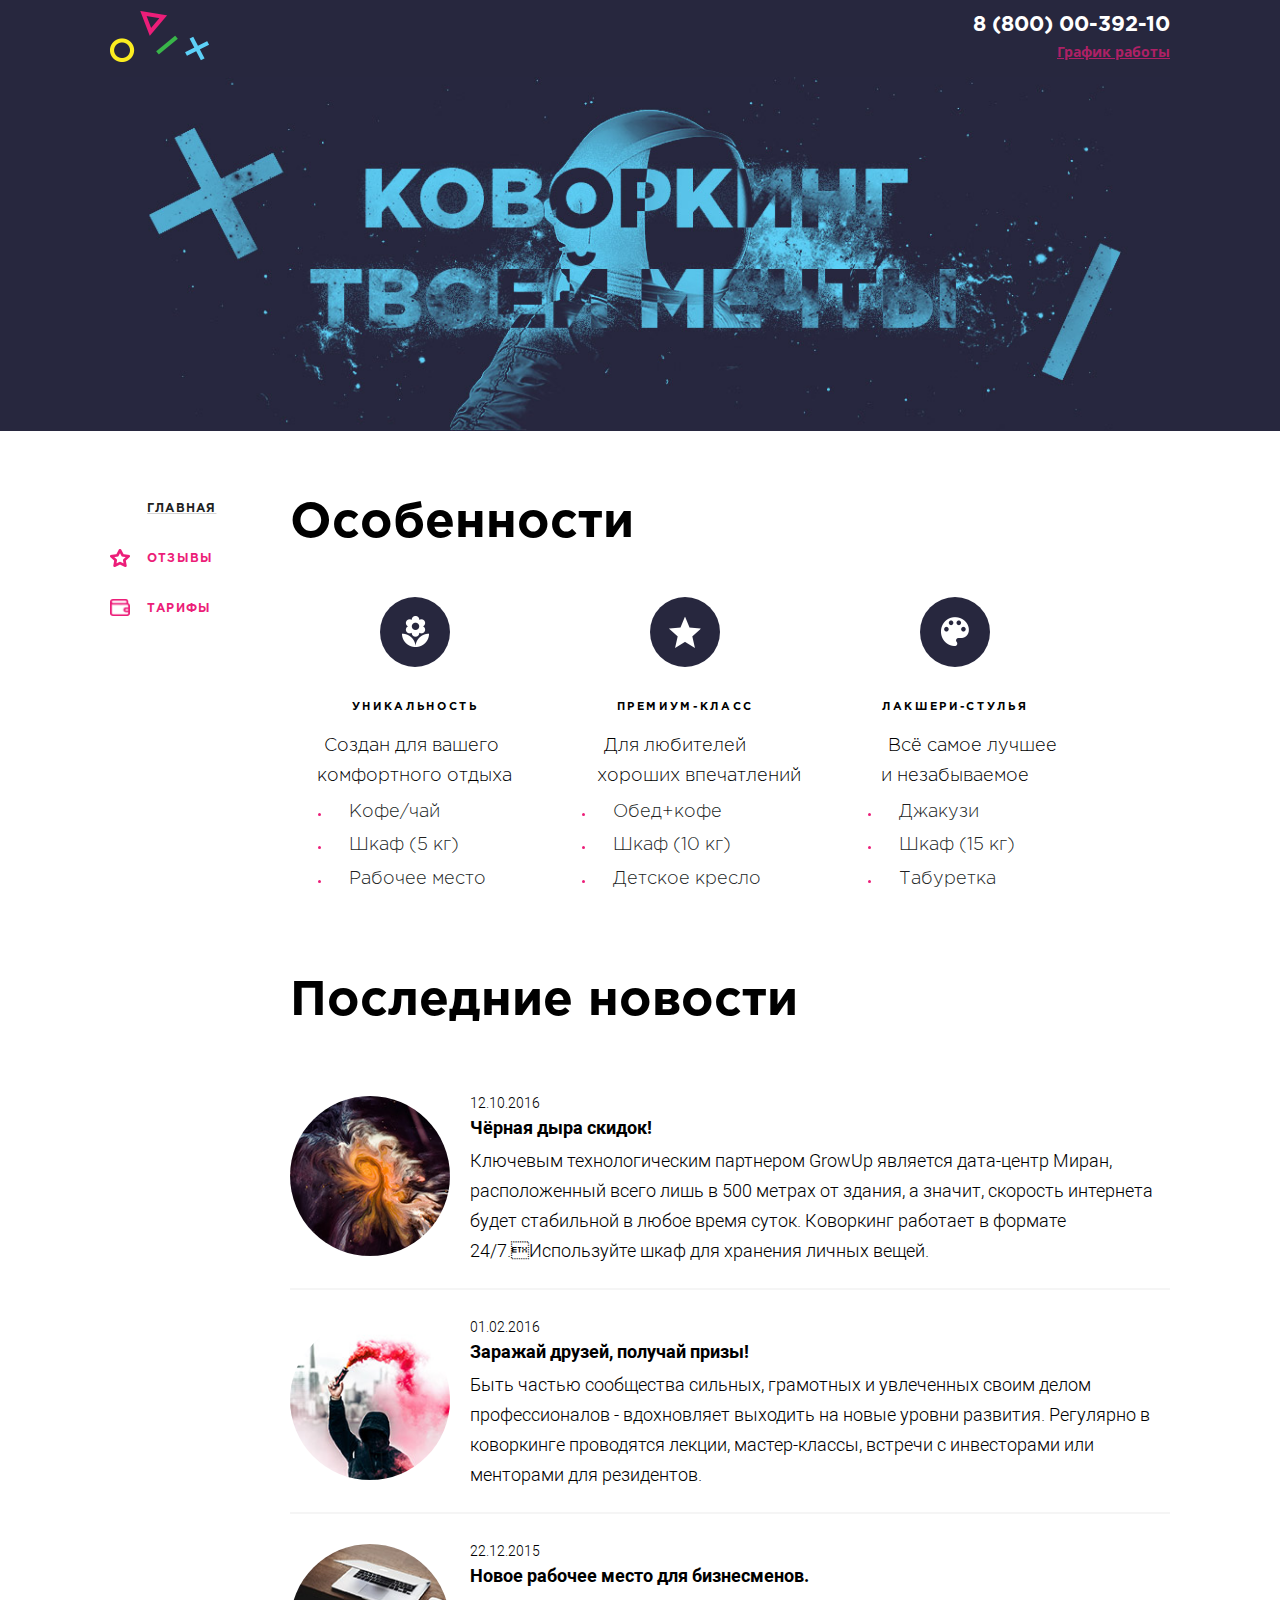
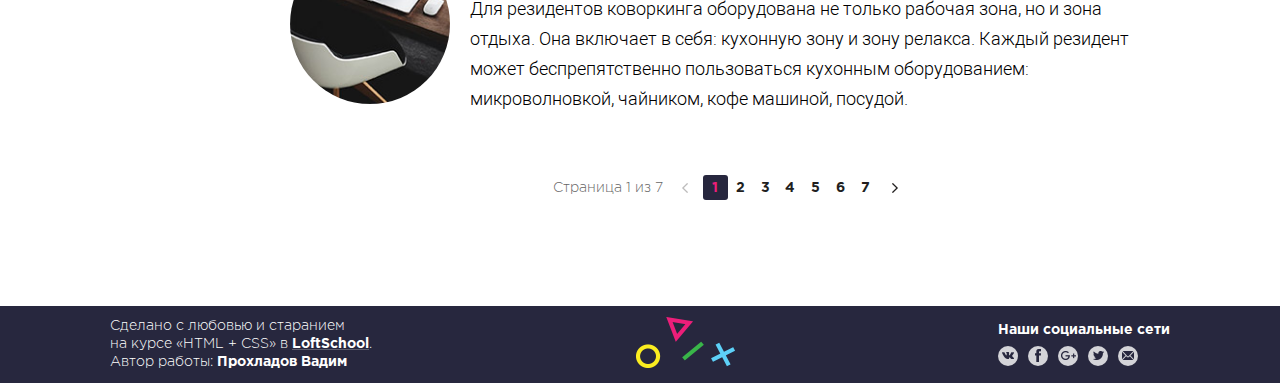
==== index.html @ 7e3eaddb "final work" ====
<!DOCTYPE html>
<html lang="ru">

<head>
    <meta charset="UTF-8">
    <meta name="viewport" content="width=device-width, initial-scale=1.0">
    <meta http-equiv="X-UA-Compatible" content="ie=edge">
    <title>Главная</title>
    <link rel="stylesheet" href="./css/main.css">
    <link rel="icon" type="image/png" href="./favicon.ico">
</head>

<body>
    <div class="wrapper">
        <div class="wrapper__content">
            <header class="header">
                <div class="container header__container">
                    <a href="index.html" class="logo">
                        <img src="./img/logo-fig.png" class="logo__img" alt="лого компании">
                    </a>
                    <address class="contacts">
                        <a href="tel:+780000039210" class="contacts__phone">8 (800) 00-392-10</a>
                        <a href="#" class="contacts__work">График работы</a>
                    </address>
                </div>
            </header>

            <div class="banner">
                <div class="container">
                    <img src="./img/banner.jpg" alt="коворкинг твоей мечты" class="banner__img">
                </div>
            </div>

            <div class="container containter--flex">
                <aside class="aside">
                    <nav class="menu">
                        <ul class="menu__list">
                            <li class="menu__item menu__item--active">
                                <a href="index.html" class="menu__link menu__link--main-icon">Главная
                                </a>
                            </li>
                            <li class="menu__item">
                                <a href="comments.html" class="menu__link menu__link--feed-icon">Отзывы
                                </a>
                            </li>
                            <li class="menu__item">
                                <a href="prices.html" class="menu__link menu__link--wallet-icon">Тарифы
                                </a>
                            </li>
                        </ul>
                    </nav>
                </aside>
                <main class="main">
                    <section class="section">
                        <h2 class="title title--features">Особенности</h2>

                        <ul class="features">
                            <li class="features__item">
                                <div class="features__img">
                                    <img src="./img/flower.png" alt="цветок">
                                </div>
                                <div class="features__title">Уникальность</div>
                                <h3 class="features__desc">Создан для вашего комфортного отдыха</h3>
                                <ul class="features__desc-list">
                                    <li class="features__desc-item">
                                        <span class="features__desc-item-text">Кофе/чай</span>
                                    </li>
                                    <li class="features__desc-item">
                                        <span class="features__desc-item-text">Шкаф (5 кг)</span>
                                    </li>
                                    <li class="features__desc-item">
                                        <span class="features__desc-item-text">Рабочее место</span>
                                    </li>
                                </ul>
                            </li>
                            <li class="features__item">
                                <div class="features__img">
                                    <img src="./img/mark-as-favorite-star.png" alt="звезда">
                                </div>

                                <div class="features__title">Премиум-класс</div>
                                <h3 class="features__desc">Для любителей<br>хороших впечатлений</h3>
                                <ul class="features__desc-list">
                                    <li class="features__desc-item">
                                        <span class="features__desc-item-text">Обед+кофе</span>
                                    </li>
                                    <li class="features__desc-item">
                                        <span class="features__desc-item-text">Шкаф (10 кг)</span>
                                    </li>
                                    <li class="features__desc-item">
                                        <span class="features__desc-item-text">Детское кресло</span>
                                    </li>
                                </ul>
                            </li>
                            <li class="features__item">
                                <div class="features__img">
                                    <img src="./img/painter-palette.png" alt="палитра">
                                </div>

                                <div class="features__title">Лакшери-стулья</div>
                                <h3 class="features__desc">Всё самое лучшее<br>и незабываемое</h3>
                                <ul class="features__desc-list">
                                    <li class="features__desc-item">
                                        <span class="features__desc-item-text">Джакузи</span>
                                    </li>
                                    <li class="features__desc-item">
                                        <span class="features__desc-item-text">Шкаф (15 кг)</span>
                                    </li>
                                    <li class="features__desc-item">
                                        <span class="features__desc-item-text">Табуретка</span>
                                    </li>
                                </ul>
                            </li>
                        </ul>
                    </section>

                    <section class="articles articles--news">
                        <h2 class="title title--news">Последние новости</h2>

                        <ul class="articles__list">
                            <li class="articles__item">
                                <div class="article__preview">
                                    <div class="preview">
                                        <img src="./img/news/preview-1.jpg" class="preview__img" alt="вселенная">
                                    </div>
                                </div>
                                <div class="article__content">
                                    <div class="article__date article__date--font">12.10.2016</div>
                                    <h3 class="article__title article__title--font">Чёрная дыра скидок!</h3>
                                    <div class="article__text article__text--font">
                                        <p>
                                            Ключевым технологическим партнером GrowUp является
                                            дата-центр Миран, расположенный всего лишь в 500 метрах от здания, а значит,
                                            скорость интернета
                                            будет стабильной в любое время суток. Коворкинг работает в формате
                                            24/7.Используйте шкаф для хранения личных вещей.
                                        </p>
                                    </div>
                                </div>
                            </li>
                            <li class="articles__item">
                                <div class="article__preview">
                                    <div class="preview">
                                        <img src="./img/news/preview-2.jpg" class="preview__img"
                                            alt="человек с дымовым факелом">
                                    </div>
                                </div>
                                <div class="article__content">
                                    <div class="article__date article__date--font">01.02.2016</div>
                                    <h3 class="article__title article__title--font">Заражай друзей, получай призы!</h3>
                                    <div class="article__text article__text--font">
                                        <p>
                                            Быть частью сообщества сильных, грамотных и увлеченных своим делом
                                            профессионалов - вдохновляет выходить на новые уровни развития. Регулярно в
                                            коворкинге проводятся лекции, мастер-классы, встречи с инвесторами или
                                            менторами для резидентов.
                                        </p>
                                    </div>
                                </div>
                            </li>
                            <li class="articles__item">
                                <div class="article__preview">
                                    <div class="preview">
                                        <img src="./img/news/preview-3.jpg" class="preview__img" alt="рабочее место">
                                    </div>
                                </div>
                                <div class="article__content">
                                    <div class="article__date article__date--font">22.12.2015</div>
                                    <h3 class="article__title article__title--font ">Новое рабочее место для
                                        бизнесменов.
                                    </h3>
                                    <div class="article__text article__text--font">
                                        <p>
                                            Для резидентов коворкинга оборудована не только рабочая зона, но и зона
                                            отдыха. Она включает в себя: кухонную зону и зону релакса.
                                            Каждый резидент может беспрепятственно пользоваться кухонным оборудованием:
                                            микроволновкой, чайником, кофе машиной, посудой.
                                        </p>
                                    </div>
                                </div>
                            </li>
                        </ul>
                    </section>
                    <div class="pagination">
                        <div class="pagination__text">Страница 1 из 7</div>
                        <div class="pagination__buttons">
                            <a href="#" class="pagination__arrow">
                                <img src="./img/arrow-left.png" alt="">
                            </a>
                            <ul class="pagination__list">
                                <li class="pagination__item">
                                    <a href="#" class="pagination__link pagination__link--active">1</a>
                                </li>
                                <li class="pagination__item">
                                    <a href="#" class="pagination__link">2</a>
                                </li>
                                <li class="pagination__item">
                                    <a href="#" class="pagination__link">3</a>
                                </li>
                                <li class="pagination__item">
                                    <a href="#" class="pagination__link">4</a>
                                </li>
                                <li class="pagination__item">
                                    <a href="#" class="pagination__link">5</a>
                                </li>
                                <li class="pagination__item">
                                    <a href="#" class="pagination__link">6</a>
                                </li>
                                <li class="pagination__item">
                                    <a href="#" class="pagination__link">7</a>
                                </li>
                            </ul>
                            <a href="#" class="pagination__arrow">
                                <img src="./img/arrow-right.png" alt="">
                            </a>
                        </div>

                    </div>
                </main>
            </div>
        </div>
        <footer class="footer">
            <div class="container footer__container">
                <p class="footer__info">
                    Сделано с любовью и старанием<br>
                    на курсе «HTML + CSS» в <a href="https://loftschool.com/"
                        class="footer__info--link">LoftSchool</a>.<br>
                    Автор работы: <b>Прохладов Вадим</b>
                </p>

                <a href="index.html" class="logo">
                    <img src="./img/logo-fig.png" class="logo__img" alt="лого компании">
                </a>

                <div class="social">
                    <h3 class="social__title">Наши социальные сети</h3>
                    <ul class="social__list">
                        <li class="social__item">
                            <a href="#" class="social__link">
                                <img src="./img/social/vk.png" alt="vk">
                            </a>
                        </li>
                        <li class="social__item">
                            <a href="#" class="social__link">
                                <img src="./img/social/fb.png" alt="facebook">
                            </a>
                        </li>
                        <li class="social__item">
                            <a href="#" class="social__link">
                                <img src="./img/social/google.png" alt="google+">
                            </a>
                        </li>
                        <li class="social__item">
                            <a href="#" class="social__link">
                                <img src="./img/social/twitter.png" alt="twitter">
                            </a>
                        </li>
                        <li class="social__item">
                            <a href="#" class="social__link">
                                <img src="./img/social/mail.png" alt="email">
                            </a>
                        </li>
                    </ul>
                </div>
            </div>
        </footer>
    </div>
</body>

</html>
---- css/main.css ----
@import url('./layout/fonts.css');
@import url('./layout/normalize.css');
@import url('./layout/base.css');
@import url('./layout/animate.css');

@import url('./blocks/header.css');
@import url('./blocks/contacts.css');
@import url('./blocks/menu.css');
@import url('./blocks/banner.css');
@import url('./blocks/option.css');
@import url('./blocks/breadcrumbs.css');
@import url('./blocks/features.css');
@import url('./blocks/title.css');
@import url('./blocks/article.css');
@import url('./blocks/pagination.css');
@import url('./blocks/rates.css');
@import url('./blocks/delimiter.css');
@import url('./blocks/form.css');
@import url('./blocks/partners.css');
@import url('./blocks/footer.css');
@import url('./blocks/social.css');
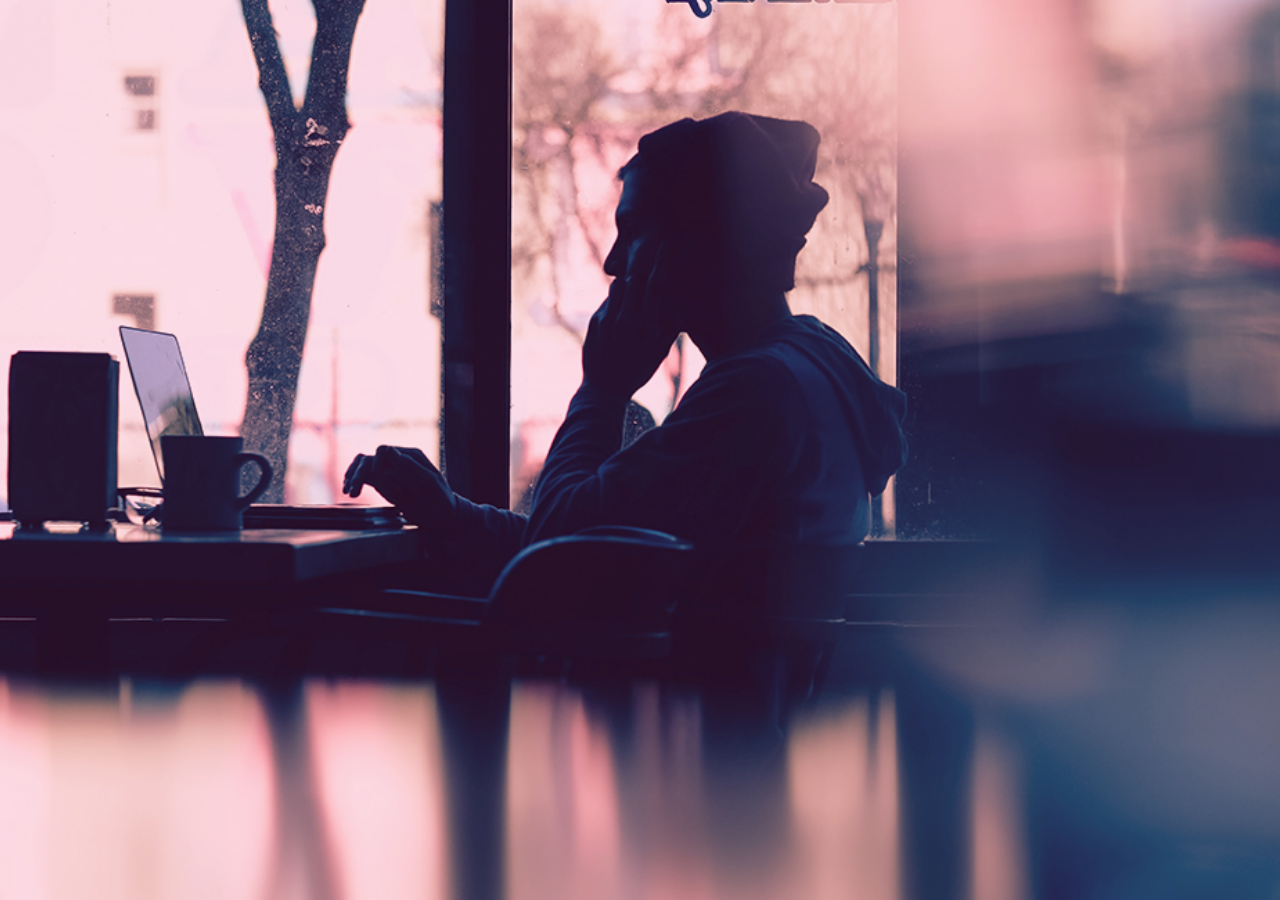
==== commit 36e6424b: "edited work" ====
--- a/index.html
+++ b/index.html
@@ -5,266 +5,23 @@
     <meta charset="UTF-8">
     <meta name="viewport" content="width=device-width, initial-scale=1.0">
     <meta http-equiv="X-UA-Compatible" content="ie=edge">
-    <title>Главная</title>
+    <title>Воркадиум</title>
     <link rel="stylesheet" href="./css/main.css">
     <link rel="icon" type="image/png" href="./favicon.ico">
 </head>
 
 <body>
-    <div class="wrapper">
-        <div class="wrapper__content">
-            <header class="header">
-                <div class="container header__container">
-                    <a href="index.html" class="logo">
-                        <img src="./img/logo-fig.png" class="logo__img" alt="лого компании">
-                    </a>
-                    <address class="contacts">
-                        <a href="tel:+780000039210" class="contacts__phone">8 (800) 00-392-10</a>
-                        <a href="#" class="contacts__work">График работы</a>
-                    </address>
-                </div>
-            </header>
-
-            <div class="banner">
-                <div class="container">
-                    <img src="./img/banner.jpg" alt="коворкинг твоей мечты" class="banner__img">
+    <div class="wrapper wrapper--intro">
+        <div class="intro">
+            <div class="intro__containter">
+                <div class="welcome">
+                    <img src="./img/logo-with-text.png" alt="" class="welcome__logo">
+                    <a href="main.html" class="welcome__btn">Перейти на сайт</a>
                 </div>
             </div>
+        </div>
+    </div>
 
-            <div class="container containter--flex">
-                <aside class="aside">
-                    <nav class="menu">
-                        <ul class="menu__list">
-                            <li class="menu__item menu__item--active">
-                                <a href="index.html" class="menu__link menu__link--main-icon">Главная
-                                </a>
-                            </li>
-                            <li class="menu__item">
-                                <a href="comments.html" class="menu__link menu__link--feed-icon">Отзывы
-                                </a>
-                            </li>
-                            <li class="menu__item">
-                                <a href="prices.html" class="menu__link menu__link--wallet-icon">Тарифы
-                                </a>
-                            </li>
-                        </ul>
-                    </nav>
-                </aside>
-                <main class="main">
-                    <section class="section">
-                        <h2 class="title title--features">Особенности</h2>
-
-                        <ul class="features">
-                            <li class="features__item">
-                                <div class="features__img">
-                                    <img src="./img/flower.png" alt="цветок">
-                                </div>
-                                <div class="features__title">Уникальность</div>
-                                <h3 class="features__desc">Создан для вашего комфортного отдыха</h3>
-                                <ul class="features__desc-list">
-                                    <li class="features__desc-item">
-                                        <span class="features__desc-item-text">Кофе/чай</span>
-                                    </li>
-                                    <li class="features__desc-item">
-                                        <span class="features__desc-item-text">Шкаф (5 кг)</span>
-                                    </li>
-                                    <li class="features__desc-item">
-                                        <span class="features__desc-item-text">Рабочее место</span>
-                                    </li>
-                                </ul>
-                            </li>
-                            <li class="features__item">
-                                <div class="features__img">
-                                    <img src="./img/mark-as-favorite-star.png" alt="звезда">
-                                </div>
-
-                                <div class="features__title">Премиум-класс</div>
-                                <h3 class="features__desc">Для любителей<br>хороших впечатлений</h3>
-                                <ul class="features__desc-list">
-                                    <li class="features__desc-item">
-                                        <span class="features__desc-item-text">Обед+кофе</span>
-                                    </li>
-                                    <li class="features__desc-item">
-                                        <span class="features__desc-item-text">Шкаф (10 кг)</span>
-                                    </li>
-                                    <li class="features__desc-item">
-                                        <span class="features__desc-item-text">Детское кресло</span>
-                                    </li>
-                                </ul>
-                            </li>
-                            <li class="features__item">
-                                <div class="features__img">
-                                    <img src="./img/painter-palette.png" alt="палитра">
-                                </div>
-
-                                <div class="features__title">Лакшери-стулья</div>
-                                <h3 class="features__desc">Всё самое лучшее<br>и незабываемое</h3>
-                                <ul class="features__desc-list">
-                                    <li class="features__desc-item">
-                                        <span class="features__desc-item-text">Джакузи</span>
-                                    </li>
-                                    <li class="features__desc-item">
-                                        <span class="features__desc-item-text">Шкаф (15 кг)</span>
-                                    </li>
-                                    <li class="features__desc-item">
-                                        <span class="features__desc-item-text">Табуретка</span>
-                                    </li>
-                                </ul>
-                            </li>
-                        </ul>
-                    </section>
-
-                    <section class="articles articles--news">
-                        <h2 class="title title--news">Последние новости</h2>
-
-                        <ul class="articles__list">
-                            <li class="articles__item">
-                                <div class="article__preview">
-                                    <div class="preview">
-                                        <img src="./img/news/preview-1.jpg" class="preview__img" alt="вселенная">
-                                    </div>
-                                </div>
-                                <div class="article__content">
-                                    <div class="article__date article__date--font">12.10.2016</div>
-                                    <h3 class="article__title article__title--font">Чёрная дыра скидок!</h3>
-                                    <div class="article__text article__text--font">
-                                        <p>
-                                            Ключевым технологическим партнером GrowUp является
-                                            дата-центр Миран, расположенный всего лишь в 500 метрах от здания, а значит,
-                                            скорость интернета
-                                            будет стабильной в любое время суток. Коворкинг работает в формате
-                                            24/7.Используйте шкаф для хранения личных вещей.
-                                        </p>
-                                    </div>
-                                </div>
-                            </li>
-                            <li class="articles__item">
-                                <div class="article__preview">
-                                    <div class="preview">
-                                        <img src="./img/news/preview-2.jpg" class="preview__img"
-                                            alt="человек с дымовым факелом">
-                                    </div>
-                                </div>
-                                <div class="article__content">
-                                    <div class="article__date article__date--font">01.02.2016</div>
-                                    <h3 class="article__title article__title--font">Заражай друзей, получай призы!</h3>
-                                    <div class="article__text article__text--font">
-                                        <p>
-                                            Быть частью сообщества сильных, грамотных и увлеченных своим делом
-                                            профессионалов - вдохновляет выходить на новые уровни развития. Регулярно в
-                                            коворкинге проводятся лекции, мастер-классы, встречи с инвесторами или
-                                            менторами для резидентов.
-                                        </p>
-                                    </div>
-                                </div>
-                            </li>
-                            <li class="articles__item">
-                                <div class="article__preview">
-                                    <div class="preview">
-                                        <img src="./img/news/preview-3.jpg" class="preview__img" alt="рабочее место">
-                                    </div>
-                                </div>
-                                <div class="article__content">
-                                    <div class="article__date article__date--font">22.12.2015</div>
-                                    <h3 class="article__title article__title--font ">Новое рабочее место для
-                                        бизнесменов.
-                                    </h3>
-                                    <div class="article__text article__text--font">
-                                        <p>
-                                            Для резидентов коворкинга оборудована не только рабочая зона, но и зона
-                                            отдыха. Она включает в себя: кухонную зону и зону релакса.
-                                            Каждый резидент может беспрепятственно пользоваться кухонным оборудованием:
-                                            микроволновкой, чайником, кофе машиной, посудой.
-                                        </p>
-                                    </div>
-                                </div>
-                            </li>
-                        </ul>
-                    </section>
-                    <div class="pagination">
-                        <div class="pagination__text">Страница 1 из 7</div>
-                        <div class="pagination__buttons">
-                            <a href="#" class="pagination__arrow">
-                                <img src="./img/arrow-left.png" alt="">
-                            </a>
-                            <ul class="pagination__list">
-                                <li class="pagination__item">
-                                    <a href="#" class="pagination__link pagination__link--active">1</a>
-                                </li>
-                                <li class="pagination__item">
-                                    <a href="#" class="pagination__link">2</a>
-                                </li>
-                                <li class="pagination__item">
-                                    <a href="#" class="pagination__link">3</a>
-                                </li>
-                                <li class="pagination__item">
-                                    <a href="#" class="pagination__link">4</a>
-                                </li>
-                                <li class="pagination__item">
-                                    <a href="#" class="pagination__link">5</a>
-                                </li>
-                                <li class="pagination__item">
-                                    <a href="#" class="pagination__link">6</a>
-                                </li>
-                                <li class="pagination__item">
-                                    <a href="#" class="pagination__link">7</a>
-                                </li>
-                            </ul>
-                            <a href="#" class="pagination__arrow">
-                                <img src="./img/arrow-right.png" alt="">
-                            </a>
-                        </div>
-
-                    </div>
-                </main>
-            </div>
-        </div>
-        <footer class="footer">
-            <div class="container footer__container">
-                <p class="footer__info">
-                    Сделано с любовью и старанием<br>
-                    на курсе «HTML + CSS» в <a href="https://loftschool.com/"
-                        class="footer__info--link">LoftSchool</a>.<br>
-                    Автор работы: <b>Прохладов Вадим</b>
-                </p>
-
-                <a href="index.html" class="logo">
-                    <img src="./img/logo-fig.png" class="logo__img" alt="лого компании">
-                </a>
-
-                <div class="social">
-                    <h3 class="social__title">Наши социальные сети</h3>
-                    <ul class="social__list">
-                        <li class="social__item">
-                            <a href="#" class="social__link">
-                                <img src="./img/social/vk.png" alt="vk">
-                            </a>
-                        </li>
-                        <li class="social__item">
-                            <a href="#" class="social__link">
-                                <img src="./img/social/fb.png" alt="facebook">
-                            </a>
-                        </li>
-                        <li class="social__item">
-                            <a href="#" class="social__link">
-                                <img src="./img/social/google.png" alt="google+">
-                            </a>
-                        </li>
-                        <li class="social__item">
-                            <a href="#" class="social__link">
-                                <img src="./img/social/twitter.png" alt="twitter">
-                            </a>
-                        </li>
-                        <li class="social__item">
-                            <a href="#" class="social__link">
-                                <img src="./img/social/mail.png" alt="email">
-                            </a>
-                        </li>
-                    </ul>
-                </div>
-            </div>
-        </footer>
-    </div>
 </body>
 
 </html>--- a/css/main.css
+++ b/css/main.css
@@ -1,7 +1,6 @@
 @import url('./layout/fonts.css');
 @import url('./layout/normalize.css');
 @import url('./layout/base.css');
-@import url('./layout/animate.css');
 
 @import url('./blocks/header.css');
 @import url('./blocks/contacts.css');
@@ -18,4 +17,8 @@
 @import url('./blocks/form.css');
 @import url('./blocks/partners.css');
 @import url('./blocks/footer.css');
-@import url('./blocks/social.css');+@import url('./blocks/social.css');
+
+@import url('./blocks/work-hours.css');
+@import url('./blocks/welcome.css');
+@import url('./blocks/intro.css');